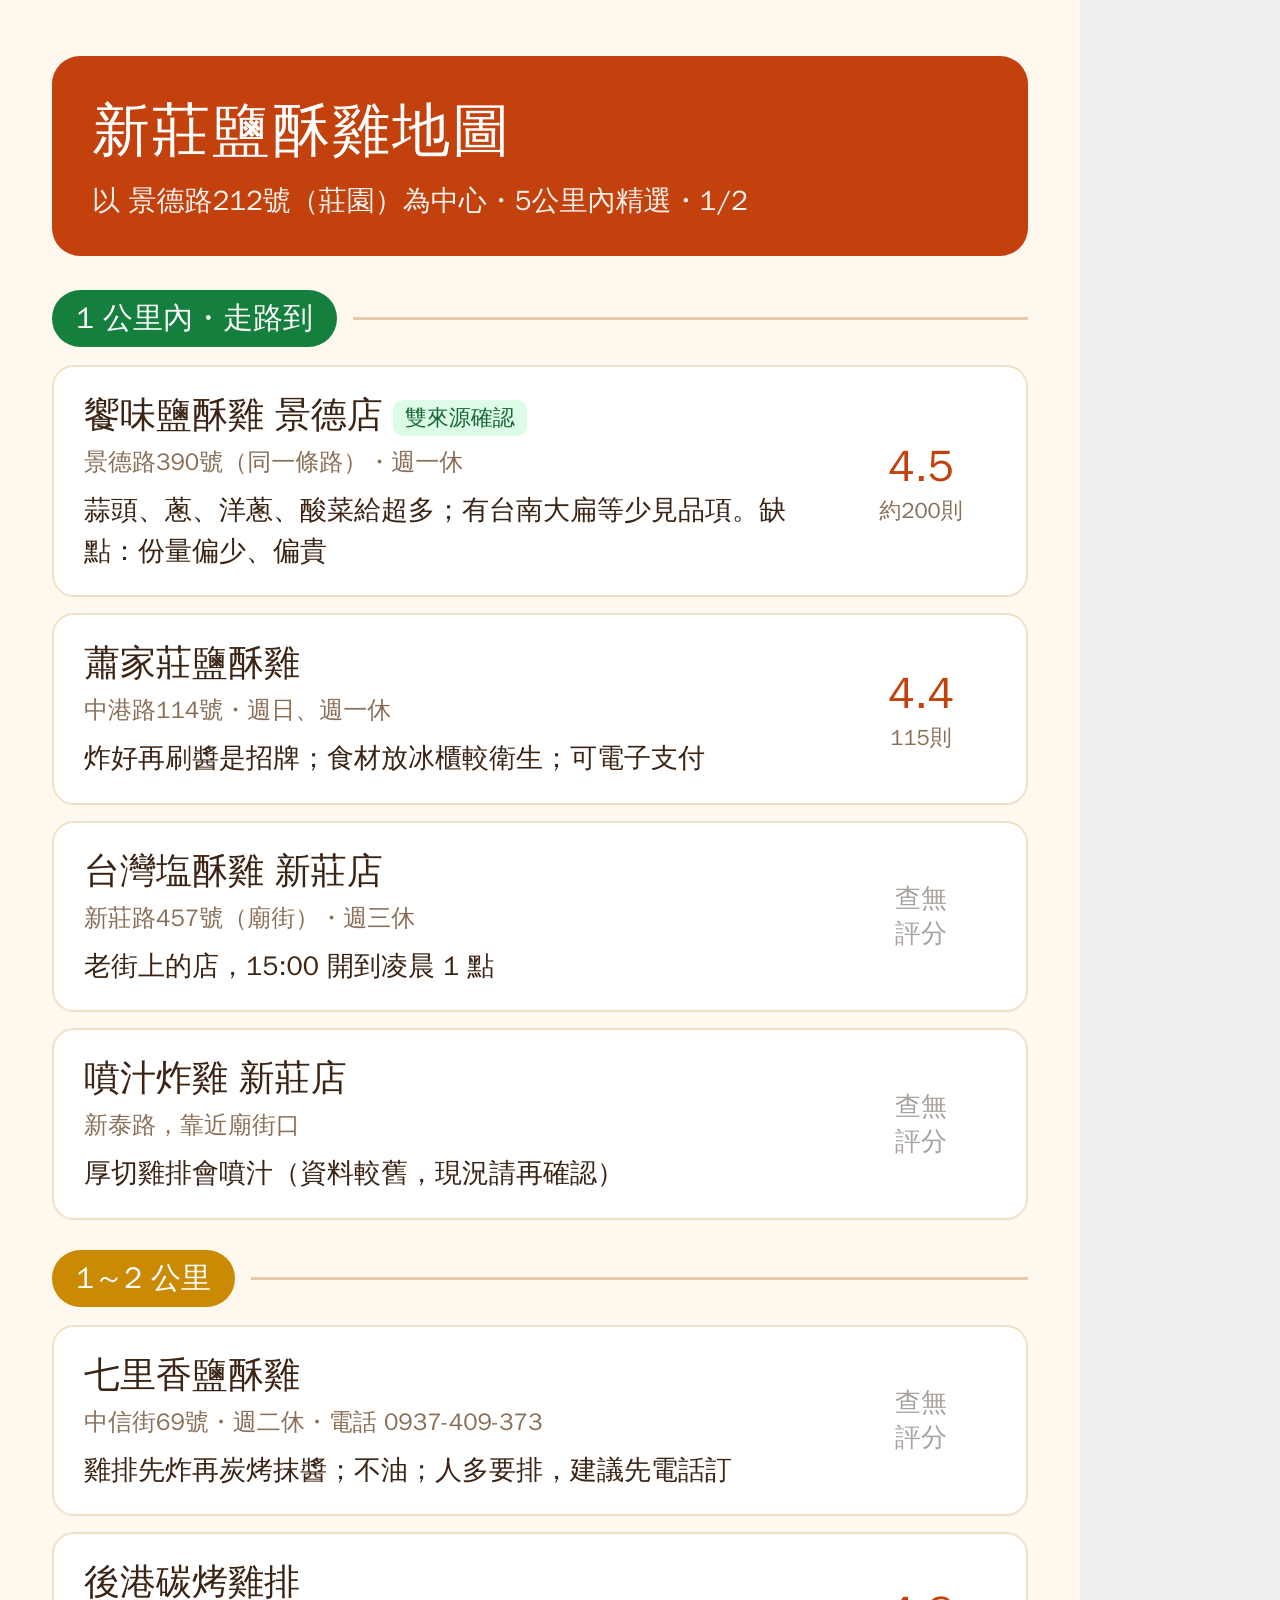
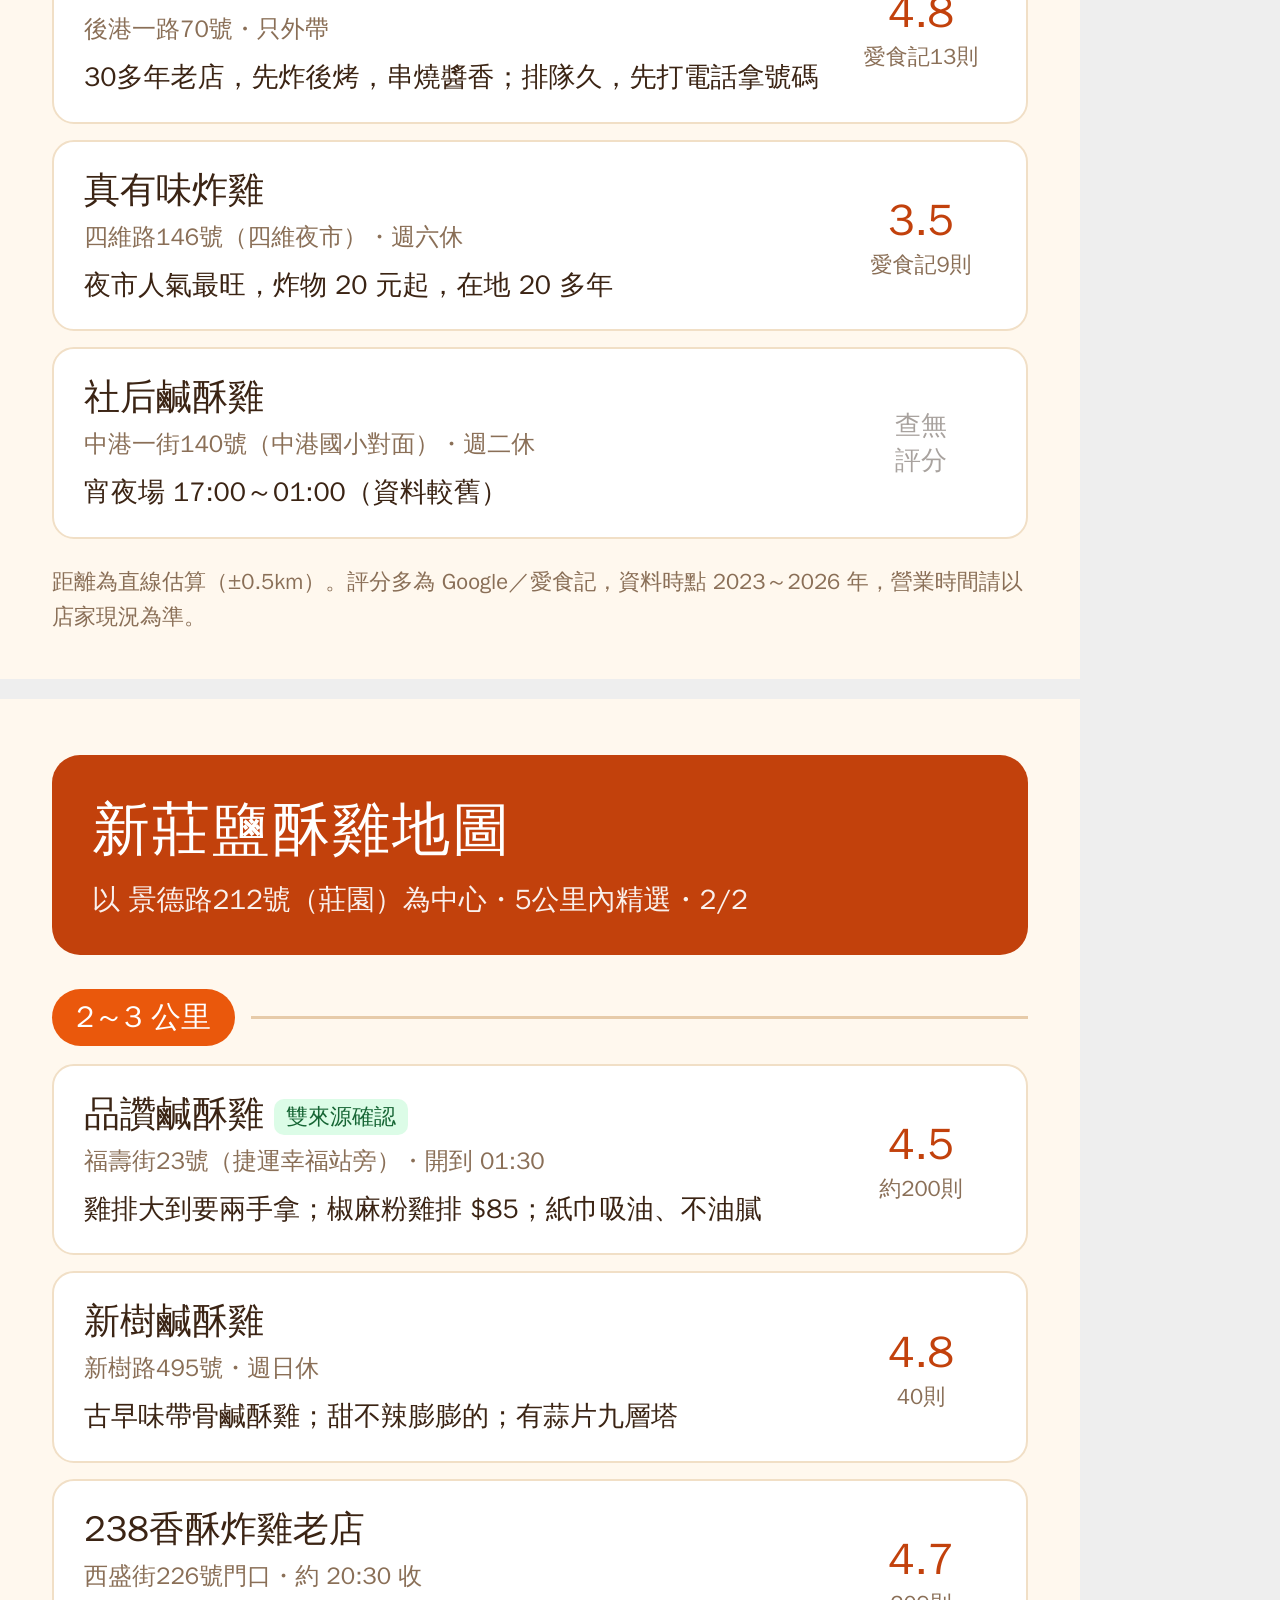
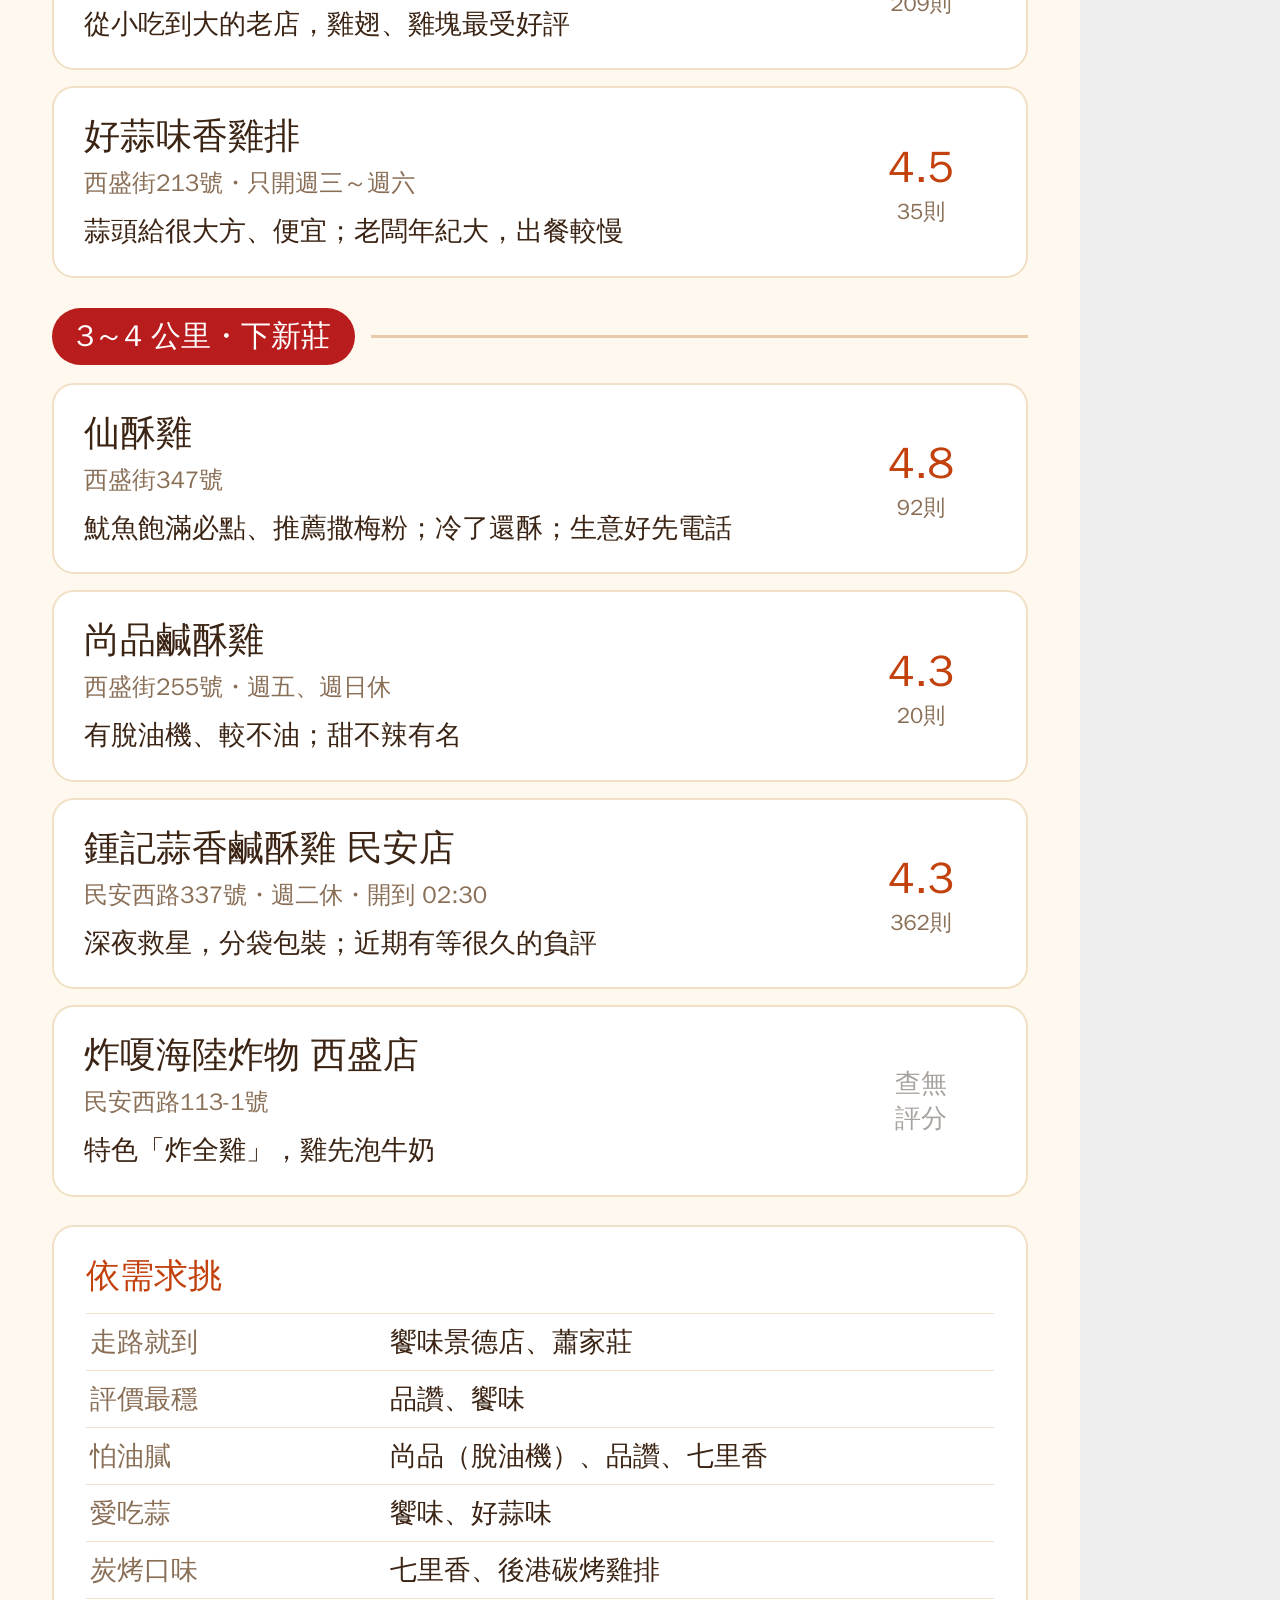
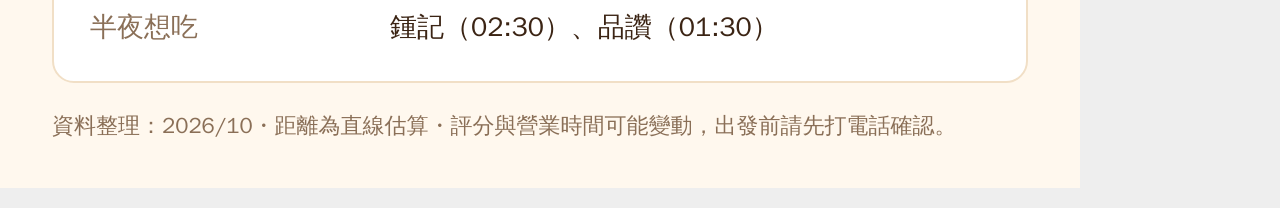
==== output/line_card.html @ 4cb79b42 "Add Xinzhuang fried chicken stall guide images for LINE Co-Authored-By: Claude Opus 5.5 <noreply@ant" ====
<!doctype html>
<html lang="zh-Hant"><head><meta charset="utf-8">
<style>
*{box-sizing:border-box;margin:0;padding:0}
body{font-family:"WenQuanYi Zen Hei",sans-serif;background:#eee;}
.page{width:1080px;background:#FFF8EE;padding:56px 52px 44px;margin-bottom:20px}
.hd{background:#C2410C;color:#fff;border-radius:28px;padding:36px 40px;margin-bottom:34px}
.hd h1{font-size:58px;letter-spacing:2px}
.hd p{font-size:28px;margin-top:12px;opacity:.92}
.ring{display:flex;align-items:center;gap:16px;margin:30px 0 18px}
.ring .tag{font-size:30px;font-weight:bold;color:#fff;padding:8px 24px;border-radius:40px}
.ring .line{flex:1;height:3px;background:#E7CBA9}
.r1{background:#15803D}.r2{background:#CA8A04}.r3{background:#EA580C}.r4{background:#B91C1C}
.card{background:#fff;border-radius:22px;padding:24px 30px;margin-bottom:16px;border:2px solid #F1DFC6;display:flex;gap:22px}
.left{flex:1}
.name{font-size:36px;font-weight:bold;color:#3B2414}
.addr{font-size:24px;color:#8A6F57;margin-top:6px}
.feat{font-size:27px;color:#3B2414;margin-top:12px;line-height:1.5}
.right{width:150px;text-align:center;display:flex;flex-direction:column;justify-content:center}
.star{font-size:44px;font-weight:bold;color:#C2410C}
.cnt{font-size:22px;color:#8A6F57}
.na{font-size:26px;color:#A8A29E}
.badge{display:inline-block;font-size:22px;background:#DCFCE7;color:#166534;border-radius:10px;padding:3px 12px;margin-left:10px;vertical-align:middle}
.warn{background:#FEE2E2;color:#991B1B}
.pick{background:#fff;border-radius:22px;padding:26px 32px;border:2px solid #F1DFC6;margin-top:28px}
.pick h2{font-size:34px;color:#C2410C;margin-bottom:14px}
.pick table{width:100%;border-collapse:collapse;font-size:27px;color:#3B2414}
.pick td{padding:10px 4px;border-top:1px solid #F1DFC6}
.pick td:first-child{color:#8A6F57;width:300px}
.ft{font-size:22px;color:#8A6F57;margin-top:26px;line-height:1.6}
</style></head><body>

<div class="page" id="p1">
  <div class="hd">
    <h1>新莊鹽酥雞地圖</h1>
    <p>以 景德路212號（莊園）為中心・5公里內精選・1/2</p>
  </div>

  <div class="ring"><span class="tag r1">1 公里內・走路到</span><span class="line"></span></div>
  <div class="card"><div class="left">
    <div class="name">饗味鹽酥雞 景德店<span class="badge">雙來源確認</span></div>
    <div class="addr">景德路390號（同一條路）・週一休</div>
    <div class="feat">蒜頭、蔥、洋蔥、酸菜給超多；有台南大扁等少見品項。缺點：份量偏少、偏貴</div>
  </div><div class="right"><div class="star">4.5</div><div class="cnt">約200則</div></div></div>

  <div class="card"><div class="left">
    <div class="name">蕭家莊鹽酥雞</div>
    <div class="addr">中港路114號・週日、週一休</div>
    <div class="feat">炸好再刷醬是招牌；食材放冰櫃較衛生；可電子支付</div>
  </div><div class="right"><div class="star">4.4</div><div class="cnt">115則</div></div></div>

  <div class="card"><div class="left">
    <div class="name">台灣塩酥雞 新莊店</div>
    <div class="addr">新莊路457號（廟街）・週三休</div>
    <div class="feat">老街上的店，15:00 開到凌晨 1 點</div>
  </div><div class="right"><div class="na">查無<br>評分</div></div></div>

  <div class="card"><div class="left">
    <div class="name">噴汁炸雞 新莊店</div>
    <div class="addr">新泰路，靠近廟街口</div>
    <div class="feat">厚切雞排會噴汁（資料較舊，現況請再確認）</div>
  </div><div class="right"><div class="na">查無<br>評分</div></div></div>

  <div class="ring"><span class="tag r2">1～2 公里</span><span class="line"></span></div>
  <div class="card"><div class="left">
    <div class="name">七里香鹽酥雞</div>
    <div class="addr">中信街69號・週二休・電話 0937-409-373</div>
    <div class="feat">雞排先炸再炭烤抹醬；不油；人多要排，建議先電話訂</div>
  </div><div class="right"><div class="na">查無<br>評分</div></div></div>

  <div class="card"><div class="left">
    <div class="name">後港碳烤雞排</div>
    <div class="addr">後港一路70號・只外帶</div>
    <div class="feat">30多年老店，先炸後烤，串燒醬香；排隊久，先打電話拿號碼</div>
  </div><div class="right"><div class="star">4.8</div><div class="cnt">愛食記13則</div></div></div>

  <div class="card"><div class="left">
    <div class="name">真有味炸雞</div>
    <div class="addr">四維路146號（四維夜市）・週六休</div>
    <div class="feat">夜市人氣最旺，炸物 20 元起，在地 20 多年</div>
  </div><div class="right"><div class="star">3.5</div><div class="cnt">愛食記9則</div></div></div>

  <div class="card"><div class="left">
    <div class="name">社后鹹酥雞</div>
    <div class="addr">中港一街140號（中港國小對面）・週二休</div>
    <div class="feat">宵夜場 17:00～01:00（資料較舊）</div>
  </div><div class="right"><div class="na">查無<br>評分</div></div></div>

  <div class="ft">距離為直線估算（±0.5km）。評分多為 Google／愛食記，資料時點 2023～2026 年，營業時間請以店家現況為準。</div>
</div>

<div class="page" id="p2">
  <div class="hd">
    <h1>新莊鹽酥雞地圖</h1>
    <p>以 景德路212號（莊園）為中心・5公里內精選・2/2</p>
  </div>

  <div class="ring"><span class="tag r3">2～3 公里</span><span class="line"></span></div>
  <div class="card"><div class="left">
    <div class="name">品讚鹹酥雞<span class="badge">雙來源確認</span></div>
    <div class="addr">福壽街23號（捷運幸福站旁）・開到 01:30</div>
    <div class="feat">雞排大到要兩手拿；椒麻粉雞排 $85；紙巾吸油、不油膩</div>
  </div><div class="right"><div class="star">4.5</div><div class="cnt">約200則</div></div></div>

  <div class="card"><div class="left">
    <div class="name">新樹鹹酥雞</div>
    <div class="addr">新樹路495號・週日休</div>
    <div class="feat">古早味帶骨鹹酥雞；甜不辣膨膨的；有蒜片九層塔</div>
  </div><div class="right"><div class="star">4.8</div><div class="cnt">40則</div></div></div>

  <div class="card"><div class="left">
    <div class="name">238香酥炸雞老店</div>
    <div class="addr">西盛街226號門口・約 20:30 收</div>
    <div class="feat">從小吃到大的老店，雞翅、雞塊最受好評</div>
  </div><div class="right"><div class="star">4.7</div><div class="cnt">209則</div></div></div>

  <div class="card"><div class="left">
    <div class="name">好蒜味香雞排</div>
    <div class="addr">西盛街213號・只開週三～週六</div>
    <div class="feat">蒜頭給很大方、便宜；老闆年紀大，出餐較慢</div>
  </div><div class="right"><div class="star">4.5</div><div class="cnt">35則</div></div></div>

  <div class="ring"><span class="tag r4">3～4 公里・下新莊</span><span class="line"></span></div>
  <div class="card"><div class="left">
    <div class="name">仙酥雞</div>
    <div class="addr">西盛街347號</div>
    <div class="feat">魷魚飽滿必點、推薦撒梅粉；冷了還酥；生意好先電話</div>
  </div><div class="right"><div class="star">4.8</div><div class="cnt">92則</div></div></div>

  <div class="card"><div class="left">
    <div class="name">尚品鹹酥雞</div>
    <div class="addr">西盛街255號・週五、週日休</div>
    <div class="feat">有脫油機、較不油；甜不辣有名</div>
  </div><div class="right"><div class="star">4.3</div><div class="cnt">20則</div></div></div>

  <div class="card"><div class="left">
    <div class="name">鍾記蒜香鹹酥雞 民安店</div>
    <div class="addr">民安西路337號・週二休・開到 02:30</div>
    <div class="feat">深夜救星，分袋包裝；近期有等很久的負評</div>
  </div><div class="right"><div class="star">4.3</div><div class="cnt">362則</div></div></div>

  <div class="card"><div class="left">
    <div class="name">炸嗄海陸炸物 西盛店</div>
    <div class="addr">民安西路113-1號</div>
    <div class="feat">特色「炸全雞」，雞先泡牛奶</div>
  </div><div class="right"><div class="na">查無<br>評分</div></div></div>

  <div class="pick">
    <h2>依需求挑</h2>
    <table>
      <tr><td>走路就到</td><td>饗味景德店、蕭家莊</td></tr>
      <tr><td>評價最穩</td><td>品讚、饗味</td></tr>
      <tr><td>怕油膩</td><td>尚品（脫油機）、品讚、七里香</td></tr>
      <tr><td>愛吃蒜</td><td>饗味、好蒜味</td></tr>
      <tr><td>炭烤口味</td><td>七里香、後港碳烤雞排</td></tr>
      <tr><td>半夜想吃</td><td>鍾記（02:30）、品讚（01:30）</td></tr>
    </table>
  </div>
  <div class="ft">資料整理：2026/10・距離為直線估算・評分與營業時間可能變動，出發前請先打電話確認。</div>
</div>
</body></html>
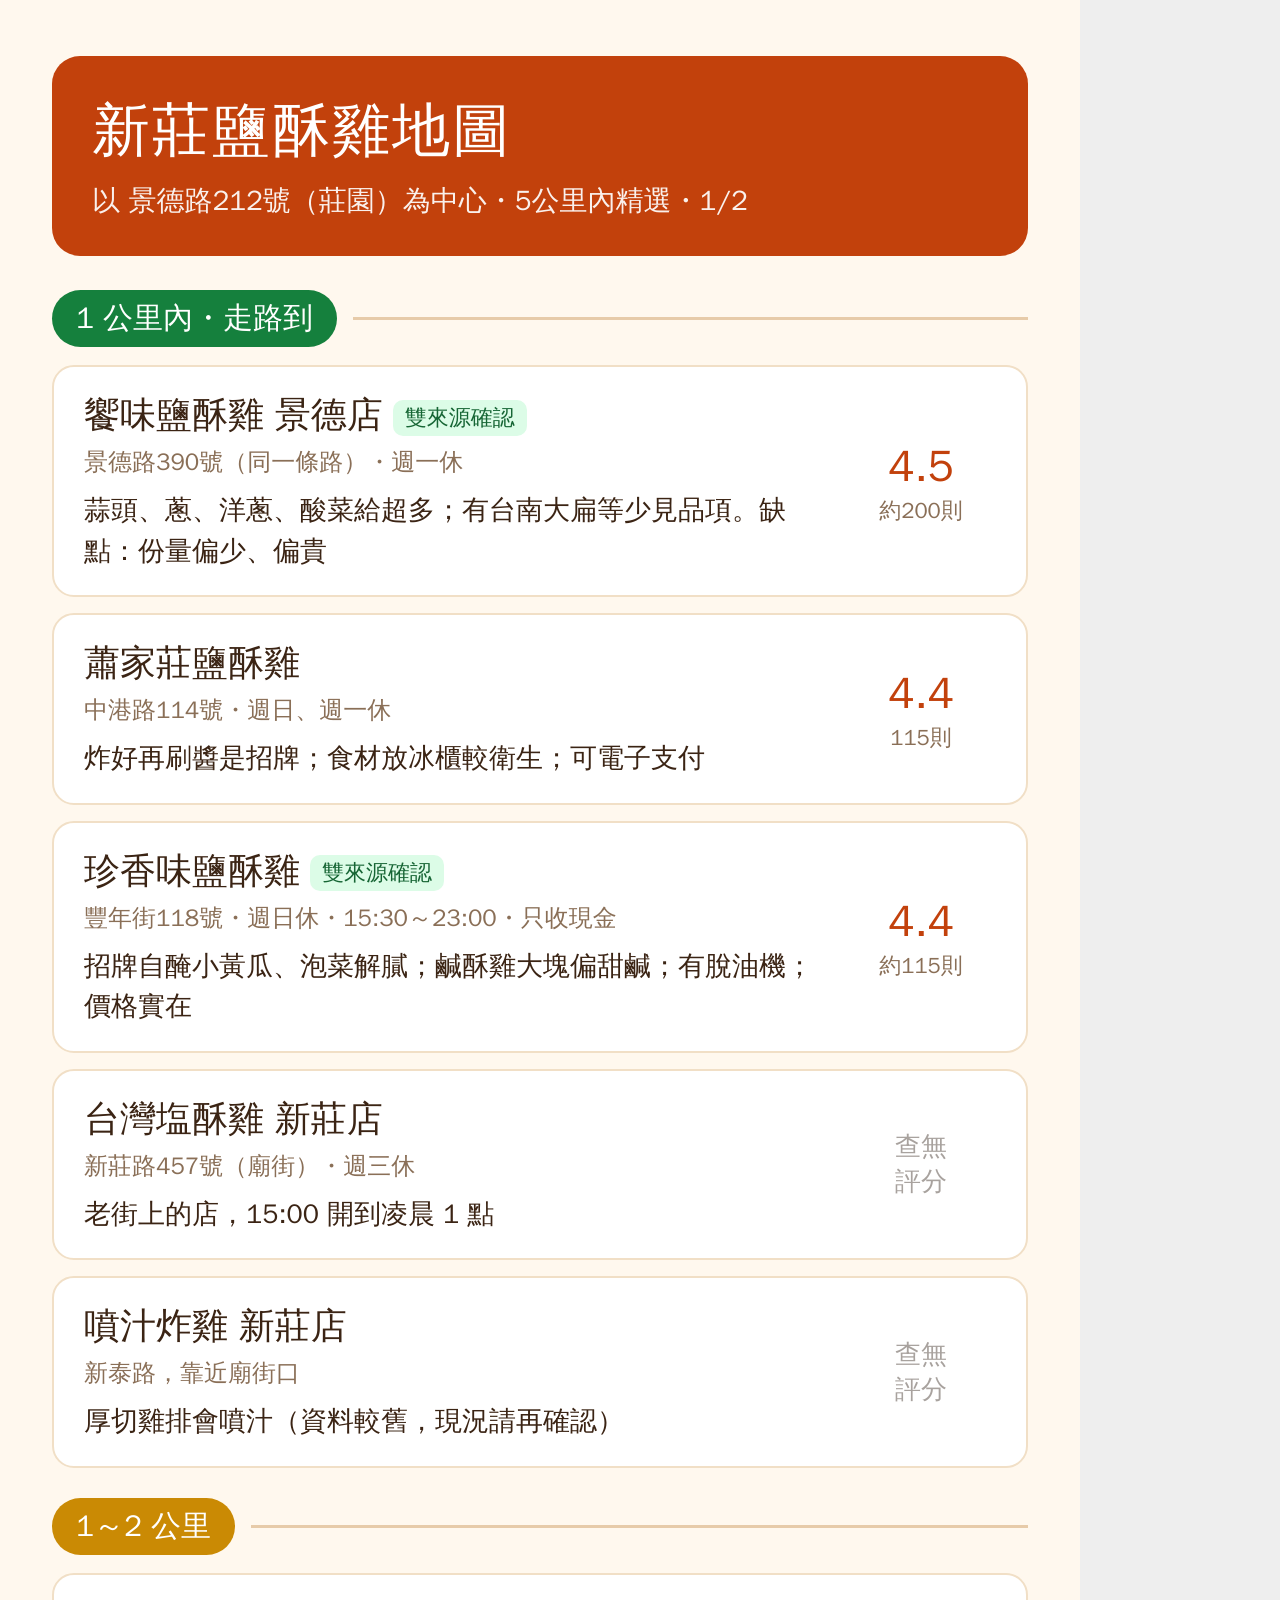
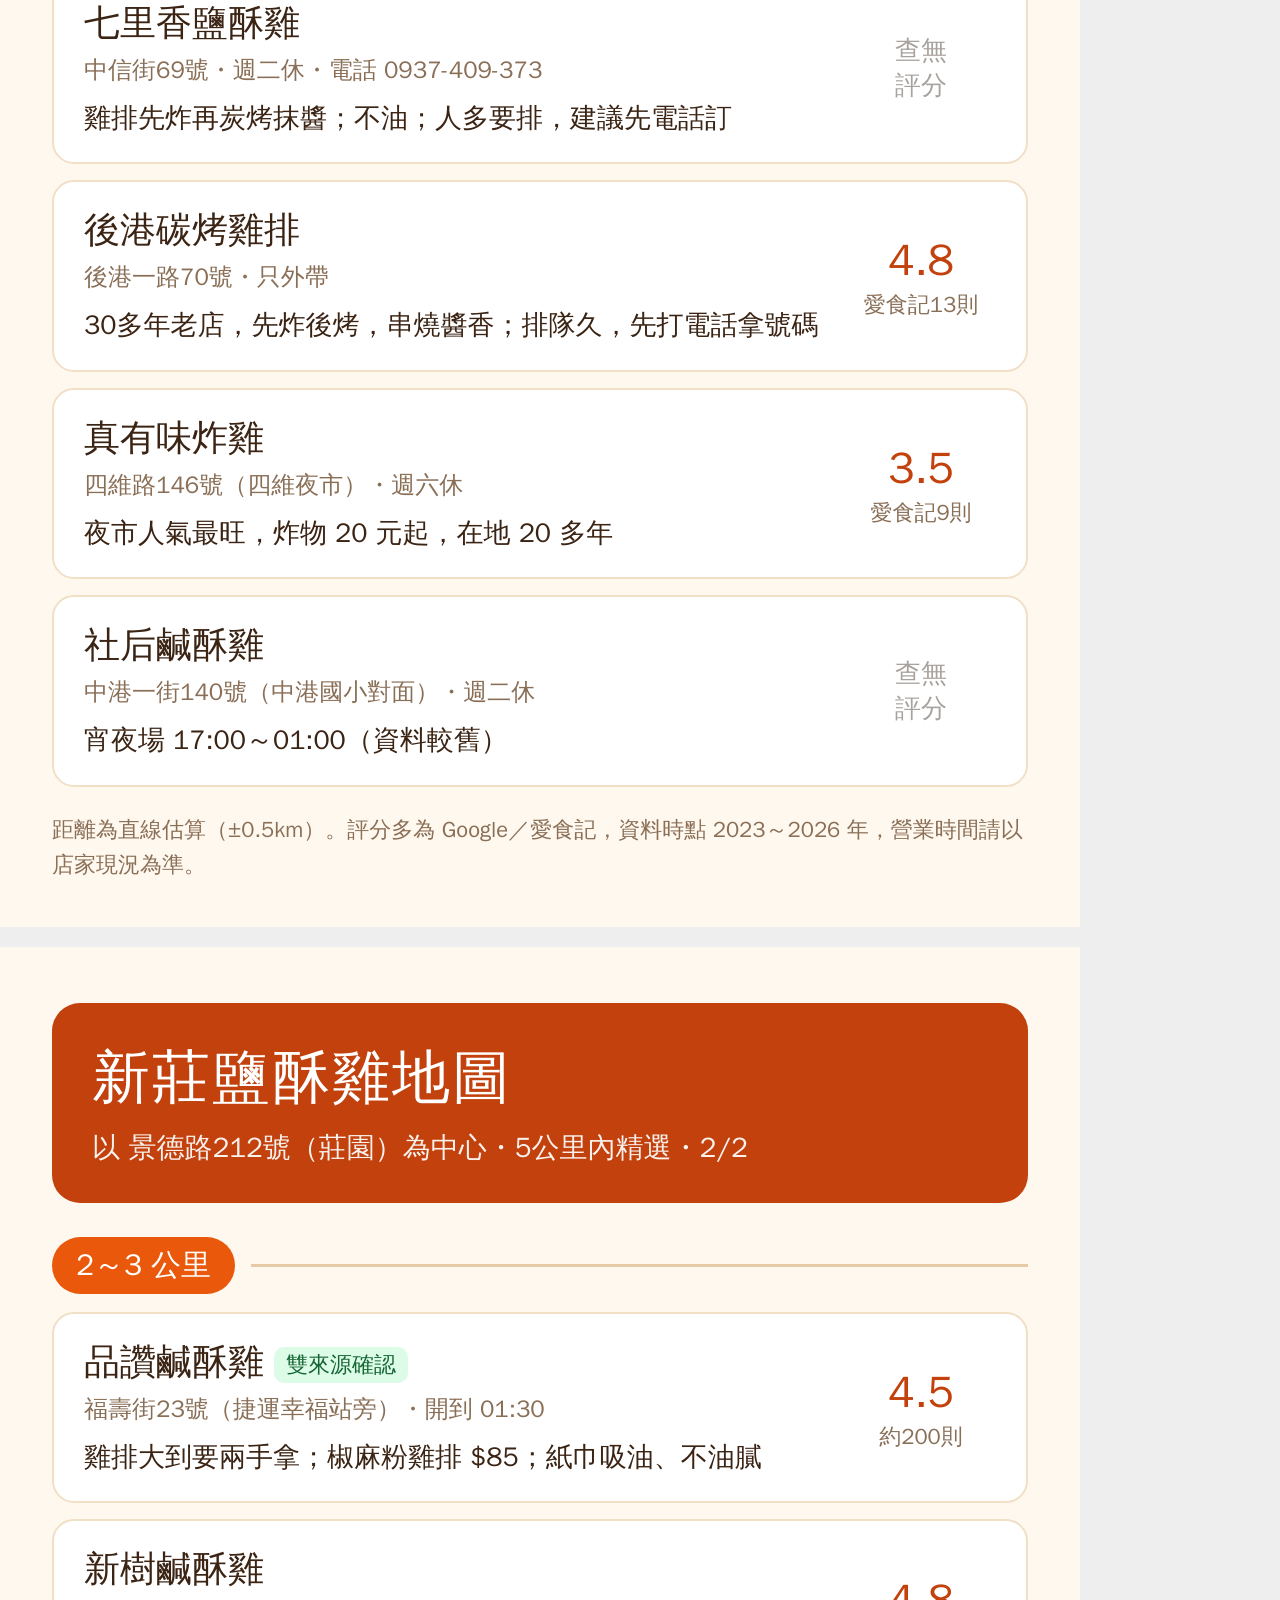
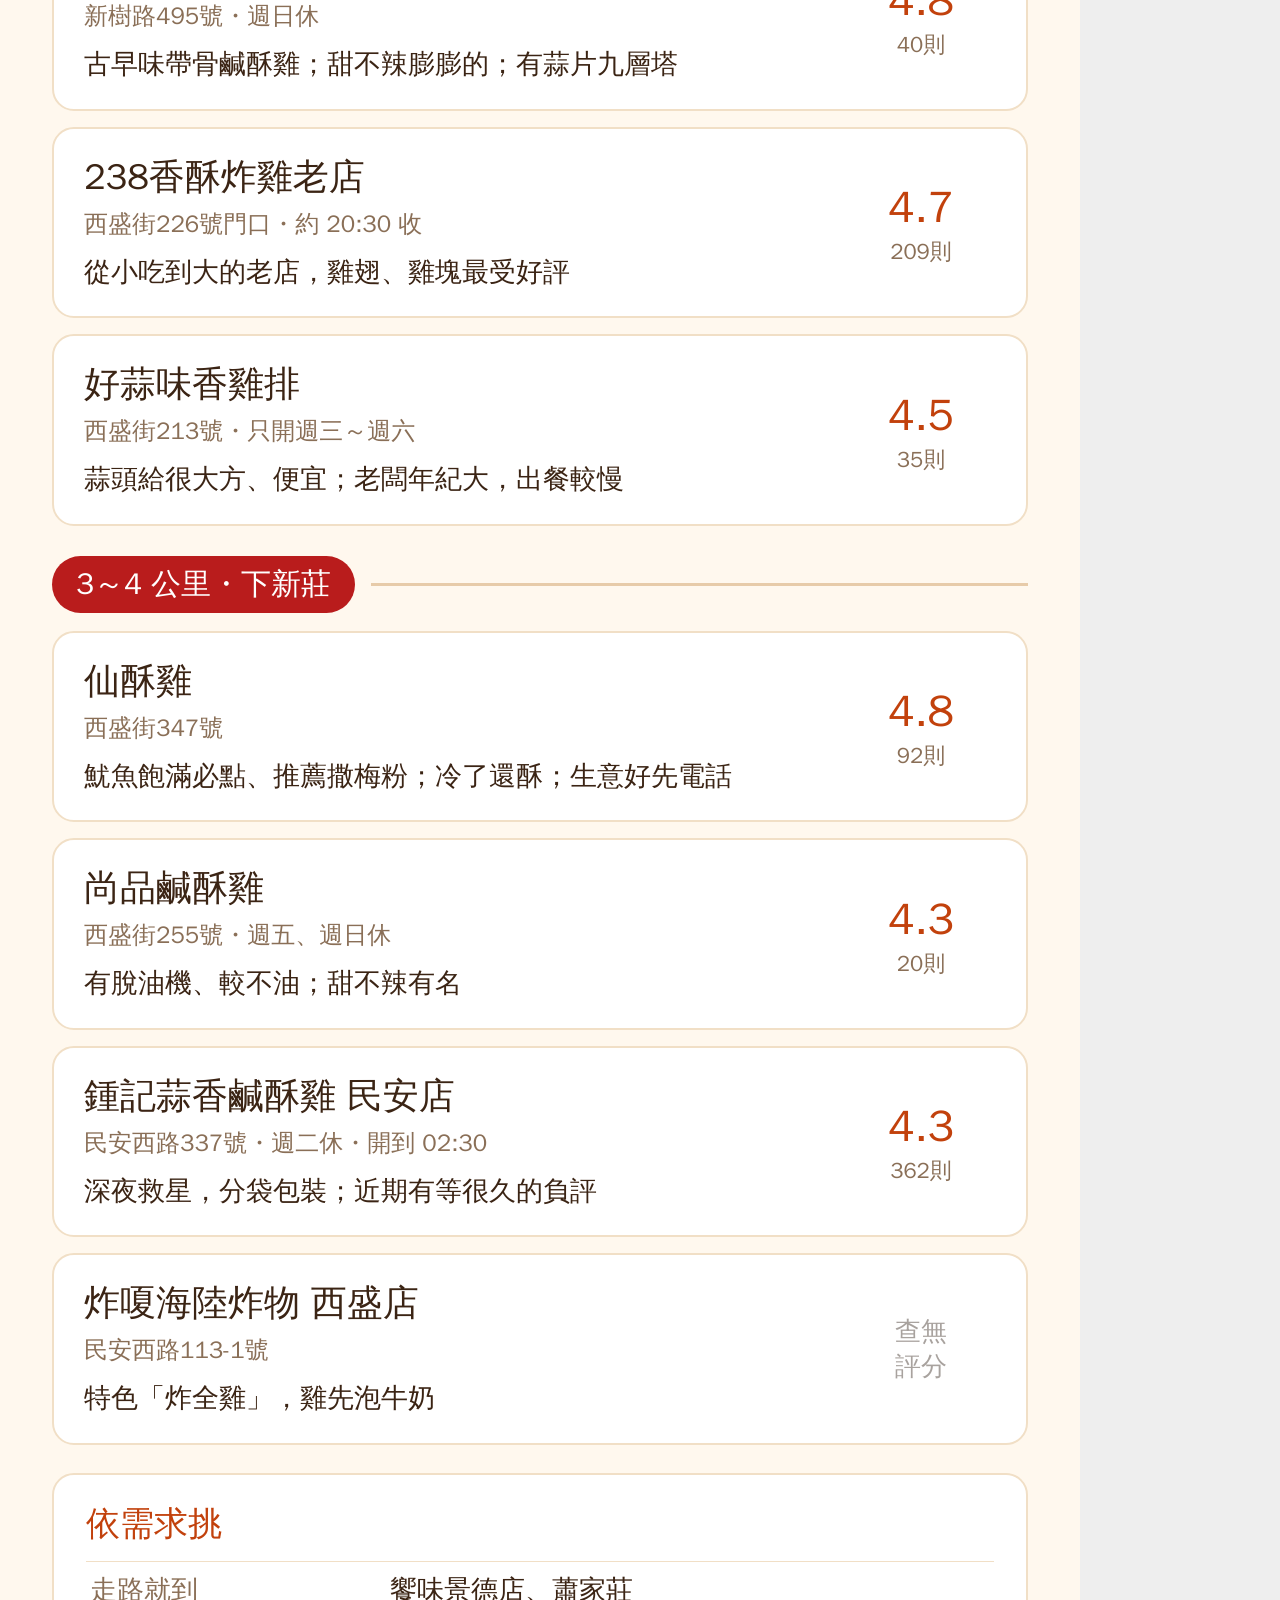
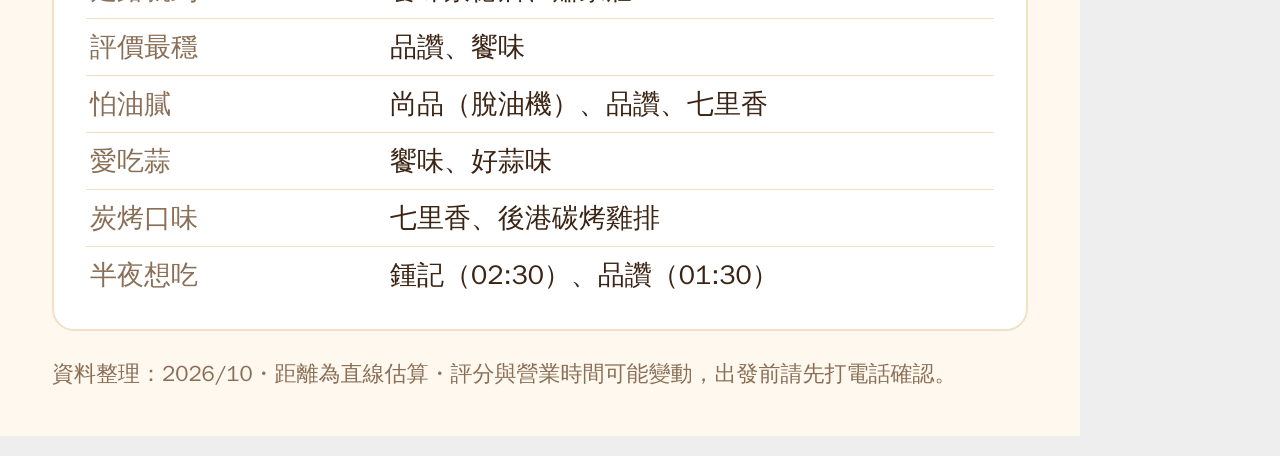
==== commit f01cf09a: "Add 珍香味鹽酥雞 to LINE guide image Co-Authored-By: Claude Opus 5.5 <noreply@anthropic.com> Claude-Sessio" ====
--- a/output/line_card.html
+++ b/output/line_card.html
@@ -48,6 +48,12 @@
     <div class="addr">中港路114號・週日、週一休</div>
     <div class="feat">炸好再刷醬是招牌；食材放冰櫃較衛生；可電子支付</div>
   </div><div class="right"><div class="star">4.4</div><div class="cnt">115則</div></div></div>
+
+  <div class="card"><div class="left">
+    <div class="name">珍香味鹽酥雞<span class="badge">雙來源確認</span></div>
+    <div class="addr">豐年街118號・週日休・15:30～23:00・只收現金</div>
+    <div class="feat">招牌自醃小黃瓜、泡菜解膩；鹹酥雞大塊偏甜鹹；有脫油機；價格實在</div>
+  </div><div class="right"><div class="star">4.4</div><div class="cnt">約115則</div></div></div>
 
   <div class="card"><div class="left">
     <div class="name">台灣塩酥雞 新莊店</div>
